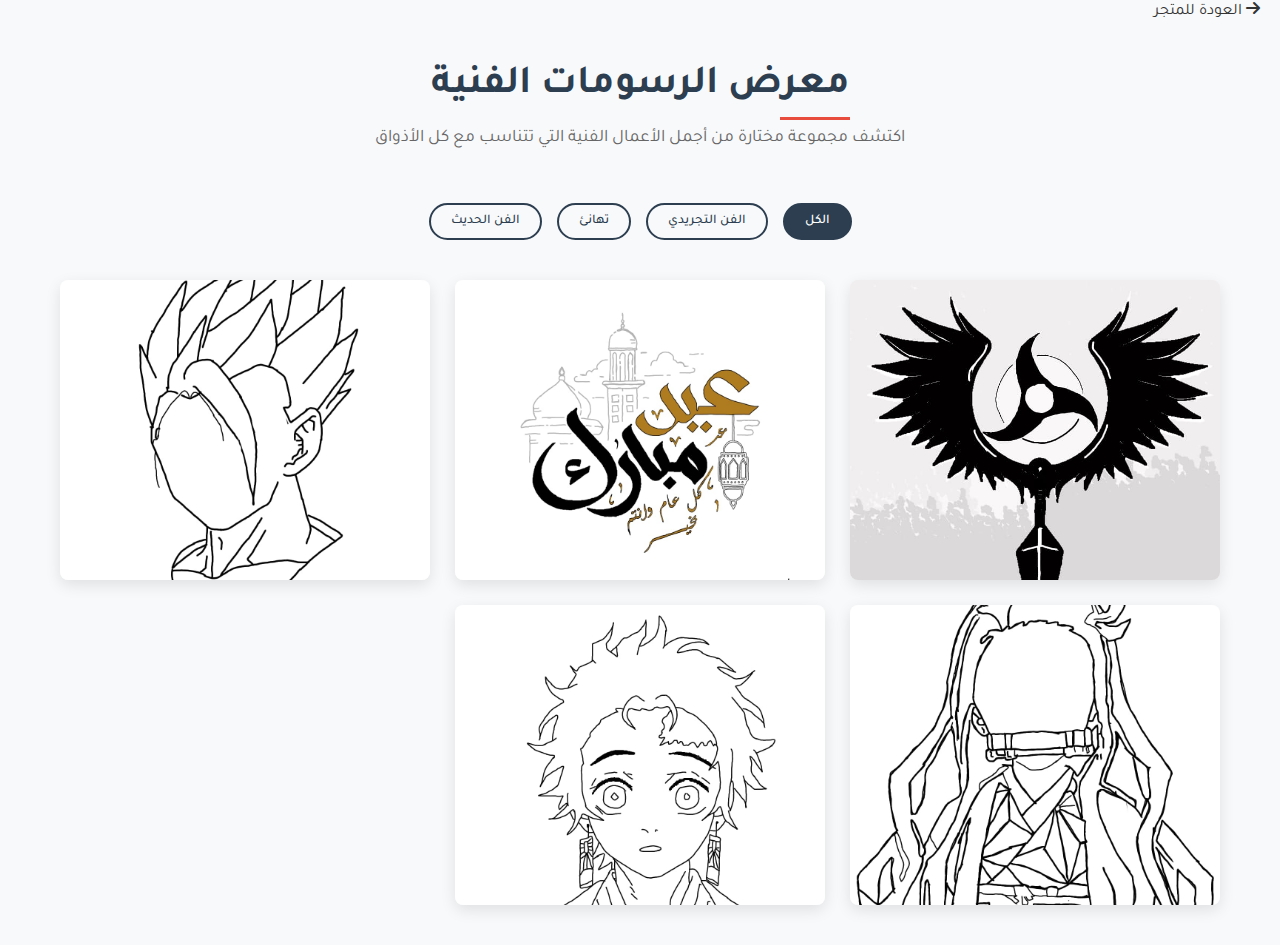
==== art.html @ e361347c "Add files via upload" ====
<!DOCTYPE html>
<html dir="rtl" lang="ar">
<head>
    <meta charset="UTF-8">
    <meta name="viewport" content="width=device-width, initial-scale=1.0">
    <title>معرض الرسومات الفنية</title>
    <link rel="stylesheet" href="https://cdnjs.cloudflare.com/ajax/libs/font-awesome/6.4.0/css/all.min.css">
    <link href="https://fonts.googleapis.com/css2?family=Tajawal:wght@400;500;700&display=swap" rel="stylesheet">
    <style>
        :root {
            --primary-color: #2c3e50;
            --secondary-color: #e74c3c;
            --light-bg: #f8f9fa;
            --dark-text: #333;
            --light-text: #fff;
            --transition: all 0.3s ease;
        }

        * {
            margin: 0;
            padding: 0;
            box-sizing: border-box;
            font-family: 'Tajawal', sans-serif;
        }

        body {
            background-color: var(--light-bg);
            color: var(--dark-text);
        }

        .gallery-container {
            max-width: 1200px;
            margin: 0 auto;
            padding: 40px 20px;
        }

        .gallery-header {
            text-align: center;
            margin-bottom: 50px;
        }

        .gallery-header h1 {
            font-size: 2.5rem;
            color: var(--primary-color);
            margin-bottom: 15px;
            position: relative;
            display: inline-block;
        }

        .gallery-header h1::after {
            content: '';
            position: absolute;
            bottom: -10px;
            right: 0;
            width: 70px;
            height: 3px;
            background-color: var(--secondary-color);
        }

        .gallery-header p {
            font-size: 1.1rem;
            color: #666;
            max-width: 700px;
            margin: 0 auto;
            line-height: 1.6;
        }

        .filter-buttons {
            display: flex;
            justify-content: center;
            flex-wrap: wrap;
            gap: 15px;
            margin-bottom: 40px;
        }

        .filter-btn {
            padding: 8px 20px;
            background: transparent;
            border: 2px solid var(--primary-color);
            color: var(--primary-color);
            border-radius: 30px;
            cursor: pointer;
            font-weight: 500;
            transition: var(--transition);
        }

        .filter-btn.active,
        .filter-btn:hover {
            background: var(--primary-color);
            color: var(--light-text);
        }

        .gallery-grid {
            display: grid;
            grid-template-columns: repeat(auto-fill, minmax(300px, 1fr));
            gap: 25px;
        }

        .artwork-card {
            position: relative;
            border-radius: 8px;
            overflow: hidden;
            box-shadow: 0 5px 15px rgba(0,0,0,0.1);
            transition: var(--transition);
        }

        .artwork-card:hover {
            transform: translateY(-10px);
            box-shadow: 0 15px 30px rgba(0,0,0,0.2);
        }

        .artwork-img {
            width: 100%;
            height: 300px;
            object-fit: cover;
            display: block;
        }

        .artwork-overlay {
            position: absolute;
            bottom: 0;
            left: 0;
            right: 0;
            background: linear-gradient(to top, rgba(0,0,0,0.8), transparent);
            padding: 20px;
            color: var(--light-text);
            opacity: 0;
            transition: var(--transition);
        }

        .artwork-card:hover .artwork-overlay {
            opacity: 1;
        }

        .artwork-title {
            font-size: 1.3rem;
            margin-bottom: 8px;
        }

        .artwork-artist {
            font-size: 0.9rem;
            opacity: 0.8;
            margin-bottom: 10px;
        }

        .artwork-price {
            font-weight: bold;
            color: var(--secondary-color);
            font-size: 1.2rem;
        }

        .artwork-actions {
            display: flex;
            justify-content: space-between;
            margin-top: 15px;
        }

        .action-btn {
            background: var(--secondary-color);
            color: var(--light-text);
            border: none;
            padding: 8px 15px;
            border-radius: 4px;
            cursor: pointer;
            transition: var(--transition);
            display: flex;
            align-items: center;
            gap: 5px;
            text-decoration: none;
            font-size: 0.9rem;
        }

        .action-btn:hover {
            background: #c0392b;
        }

        /* Lightbox Styles */
        .lightbox {
            display: none;
            position: fixed;
            top: 0;
            left: 0;
            width: 100%;
            height: 100%;
            background-color: rgba(0, 0, 0, 0.9);
            z-index: 1000;
            justify-content: center;
            align-items: center;
        }

        .lightbox.active {
            display: flex;
        }

        .lightbox-content {
            position: relative;
            max-width: 90%;
            max-height: 90%;
            background: #fff;
            border-radius: 8px;
            overflow: hidden;
            width: 600px;
        }

        .lightbox-img {
            width: 100%;
            max-height: 400px;
            object-fit: contain;
            display: block;
            background: #f5f5f5;
        }

        .close-btn {
            position: absolute;
            top: 15px;
            right: 15px;
            color: white;
            font-size: 30px;
            cursor: pointer;
            background: rgba(0,0,0,0.5);
            width: 40px;
            height: 40px;
            border-radius: 50%;
            display: flex;
            align-items: center;
            justify-content: center;
            z-index: 10;
        }

        .lightbox-details {
            padding: 20px;
            background: #fff;
            text-align: center;
        }

        .lightbox-details h2 {
            color: var(--primary-color);
            margin-bottom: 10px;
            text-decoration: underline;
        }

        .lightbox-details p {
            margin-bottom: 5px;
        }

        .artist-info {
            color: #192a80;
            font-weight: 700;
            background-color: #6885ef;
            border-radius: 5px;
            border: solid black 2px;
            padding: 5px 10px;
            display: inline-block;
            margin: 5px 0;
        }

        .price-info {
            font-weight: bold;
            font-size: 1.2rem;
            color: var(--secondary-color);
        }

        @media (max-width: 768px) {
            .gallery-grid {
                grid-template-columns: repeat(auto-fill, minmax(250px, 1fr));
            }
            
            .gallery-header h1 {
                font-size: 2rem;
            }

            .lightbox-content {
                width: 90%;
            }
        }

        @media (max-width: 480px) {
            .filter-buttons {
                gap: 10px;
            }
            
            .filter-btn {
                padding: 6px 15px;
                font-size: 0.9rem;
            }

            .artwork-actions {
                flex-direction: column;
                gap: 10px;
            }

            .action-btn {
                justify-content: center;
            }
        }

        .back-btn {
            color: var(--primary-blue);
            text-decoration: none;
            font-size: 16px;
            margin: 20px;
            margin-top: 20px;
        }
    </style>
</head>
<body>

    <a href="index.html" class="back-btn">
        <i class="fas fa-arrow-right"></i> العودة للمتجر
    </a>
    <div class="gallery-container">
        <div class="gallery-header">
            <h1>معرض الرسومات الفنية</h1>
            <p>اكتشف مجموعة مختارة من أجمل الأعمال الفنية التي تتناسب مع كل الأذواق</p>
        </div>

        <div class="filter-buttons">
            <button class="filter-btn active" data-filter="all">الكل</button>
            <button class="filter-btn" data-filter="abstract">الفن التجريدي</button>
            <button class="filter-btn" data-filter="congs">تهانئ</button>
            <button class="filter-btn" data-filter="modern">الفن الحديث</button>
        </div>

        <div class="gallery-grid">
            <!-- رسمة 1 -->
            <div class="artwork-card" data-category="modern">
                <img src="ART/black.jpg" alt="رسمة أنمي" class="artwork-img">
                <div class="artwork-overlay">
                    <h3 class="artwork-title">انمي</h3>
                    <p class="artwork-artist">الفنان: عمر محمود</p>
                    <p class="artwork-price">5 د.ا</p>
                    <div class="artwork-actions">
                        <button class="action-btn view-btn" data-img="ART/black.jpg" data-title="انمي" data-artist="عمر محمود" data-price="5 د.ا">
                            <i class="fas fa-expand"></i> عرض
                        </button>
                        <a href="contact.html" class="action-btn">
                            <i class="fas fa-shopping-cart"></i> شراء
                        </a>
                    </div>
                </div>
            </div>

            <!-- رسمة 2 -->
            <div class="artwork-card" data-category="congs">
                <img src="ART/eid.jpg" alt="تهنئة بالعيد" class="artwork-img">
                <div class="artwork-overlay">
                    <h3 class="artwork-title">تهنئة بالعيد</h3>
                    <p class="artwork-artist">الفنان: عمر محمود</p>
                    <p class="artwork-price">5 د.ا</p>
                    <div class="artwork-actions">
                        <button class="action-btn view-btn" data-img="ART/eid.jpg" data-title="تهنئة بالعيد" data-artist="عمر محمود" data-price="5 د.ا">
                            <i class="fas fa-expand"></i> عرض
                        </button>
                        <a href="contact.html" class="action-btn">
                            <i class="fas fa-shopping-cart"></i> شراء
                        </a>
                    </div>
                </div>
            </div>

            <!-- رسمة 3 -->
            <div class="artwork-card" data-category="abstract">
                <img src="ART/gohan.jpg" alt="رسمة أنمي" class="artwork-img">
                <div class="artwork-overlay">
                    <h3 class="artwork-title">صورة أنمي</h3>
                    <p class="artwork-artist">الفنان: عمر محمود</p>
                    <p class="artwork-price">5 د.ا</p>
                    <div class="artwork-actions">
                        <button class="action-btn view-btn" data-img="ART/gohan.jpg" data-title="صورة أنمي" data-artist="عمر محمود" data-price="5 د.ا">
                            <i class="fas fa-expand"></i> عرض
                        </button>
                        <a href="contact.html" class="action-btn">
                            <i class="fas fa-shopping-cart"></i> شراء
                        </a>
                    </div>
                </div>
            </div>

            <!-- رسمة 4 -->
            <div class="artwork-card" data-category="abstract">
                <img src="ART/nezoko.jpg" alt="رسمة أنمي" class="artwork-img">
                <div class="artwork-overlay">
                    <h3 class="artwork-title">صورة أنمي</h3>
                    <p class="artwork-artist">الفنان: عمر محمود</p>
                    <p class="artwork-price">5 د.ا</p>
                    <div class="artwork-actions">
                        <button class="action-btn view-btn" data-img="ART/nezoko.jpg" data-title="صورة أنمي" data-artist="عمر محمود" data-price="5 د.ا">
                            <i class="fas fa-expand"></i> عرض
                        </button>
                        <a href="contact.html" class="action-btn">
                            <i class="fas fa-shopping-cart"></i> شراء
                        </a>
                    </div>
                </div>
            </div>

            <!-- رسمة 5 -->
            <div class="artwork-card" data-category="abstract">
                <img src="ART/tanjiro.jpg" alt="رسمة أنمي" class="artwork-img">
                <div class="artwork-overlay">
                    <h3 class="artwork-title">صورة أنمي</h3>
                    <p class="artwork-artist">الفنان: عمر محمود</p>
                    <p class="artwork-price">5 د.ا</p>
                    <div class="artwork-actions">
                        <button class="action-btn view-btn" data-img="ART/tanjiro.jpg" data-title="صورة أنمي" data-artist="عمر محمود" data-price="5 د.ا">
                            <i class="fas fa-expand"></i> عرض
                        </button>
                        <a href="contact.html" class="action-btn">
                            <i class="fas fa-shopping-cart"></i> شراء
                        </a>
                    </div>
                </div>
            </div>
        </div>
    </div>

    <!-- Lightbox -->
    <div class="lightbox" id="lightbox">
        <div class="lightbox-content">
            <span class="close-btn" id="close-btn">&times;</span>
            <img src="" alt="" class="lightbox-img" id="lightbox-img">
            <div class="lightbox-details">
                <h2 id="lightbox-title"></h2>
                <p class="artist-info" id="lightbox-artist"></p>
                <p class="price-info" id="lightbox-price"></p>
            </div>
        </div>
    </div>

    <script>
        document.addEventListener('DOMContentLoaded', function() {
            // تصفية الأعمال الفنية
            const filterButtons = document.querySelectorAll('.filter-btn');
            const artworkCards = document.querySelectorAll('.artwork-card');

            filterButtons.forEach(button => {
                button.addEventListener('click', () => {
                    // إزالة النشط من جميع الأزرار
                    filterButtons.forEach(btn => btn.classList.remove('active'));
                    // إضافة النشط للزر المحدد
                    button.classList.add('active');

                    const filterValue = button.getAttribute('data-filter');

                    artworkCards.forEach(card => {
                        if (filterValue === 'all' || card.getAttribute('data-category') === filterValue) {
                            card.style.display = 'block';
                        } else {
                            card.style.display = 'none';
                        }
                    });
                });
            });

            // Lightbox
            const lightbox = document.getElementById('lightbox');
            const lightboxImg = document.getElementById('lightbox-img');
            const lightboxTitle = document.getElementById('lightbox-title');
            const lightboxArtist = document.getElementById('lightbox-artist');
            const lightboxPrice = document.getElementById('lightbox-price');
            const closeBtn = document.getElementById('close-btn');
            const viewButtons = document.querySelectorAll('.view-btn');

            viewButtons.forEach(button => {
                button.addEventListener('click', () => {
                    const imgSrc = button.getAttribute('data-img');
                    const title = button.getAttribute('data-title');
                    const artist = button.getAttribute('data-artist');
                    const price = button.getAttribute('data-price');

                    lightboxImg.src = imgSrc;
                    lightboxTitle.textContent = title;
                    lightboxArtist.textContent = `الفنان: ${artist}`;
                    lightboxPrice.textContent = `السعر: ${price}`;

                    lightbox.classList.add('active');
                    document.body.style.overflow = 'hidden';
                });
            });

            closeBtn.addEventListener('click', () => {
                lightbox.classList.remove('active');
                document.body.style.overflow = 'auto';
            });

            lightbox.addEventListener('click', (e) => {
                if (e.target === lightbox) {
                    lightbox.classList.remove('active');
                    document.body.style.overflow = 'auto';
                }
            });
        });
    </script>
</body>
</html>
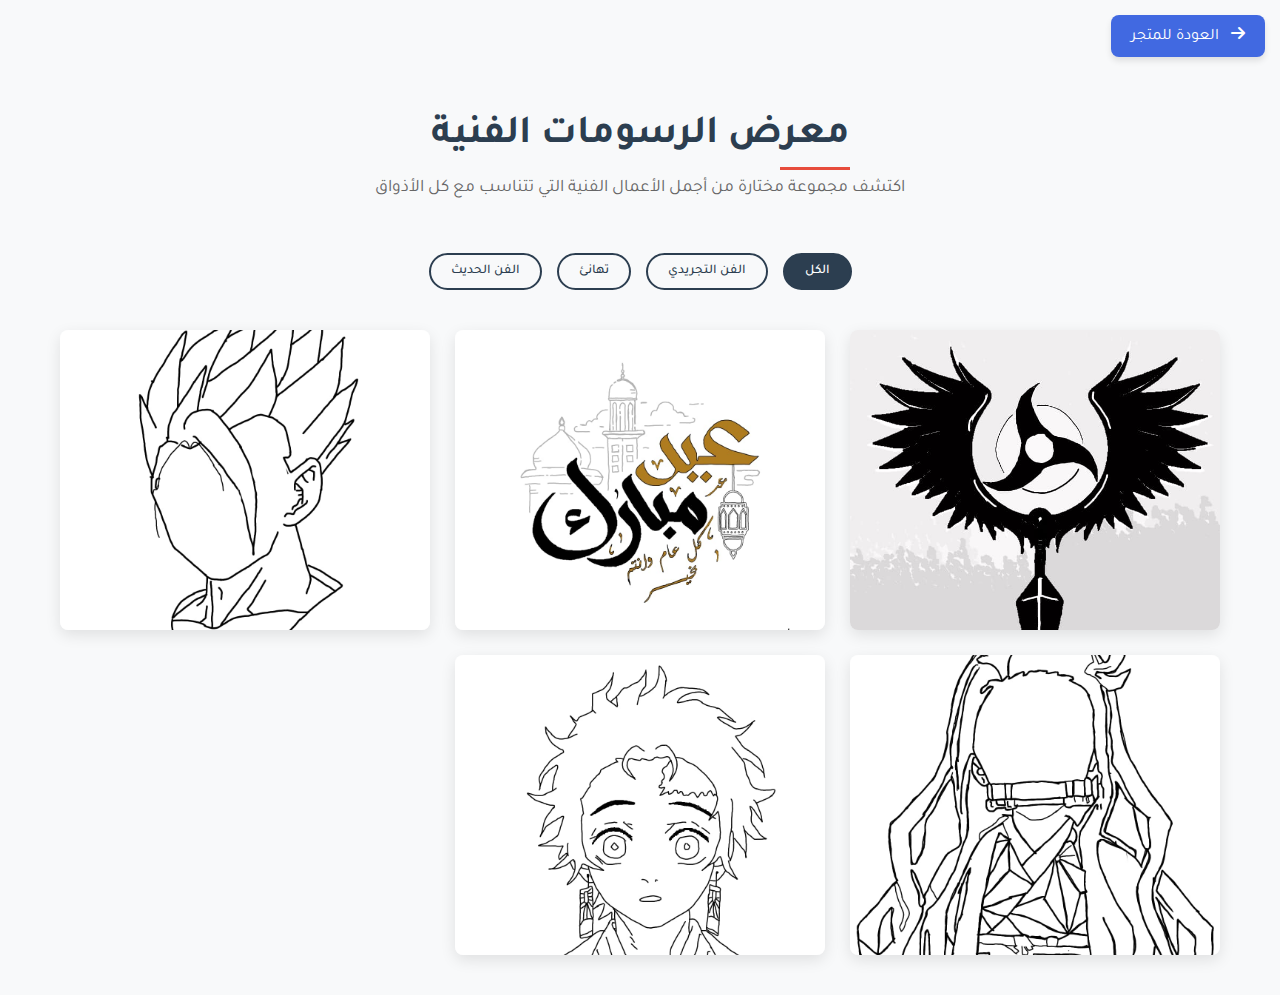
==== commit fdb65681: "Add files via upload" ====
--- a/art.html
+++ b/art.html
@@ -295,13 +295,38 @@
         }
 
         .back-btn {
-            color: var(--primary-blue);
-            text-decoration: none;
-            font-size: 16px;
-            margin: 20px;
-            margin-top: 20px;
-        }
+    display: inline-block;
+    background-color: #4169E1; /* Royal Blue */
+    color: white;
+    padding: 10px 20px;
+    text-decoration: none;
+    font-size: 16px;
+    border-radius: 8px;
+    margin: 15px;
+    direction: rtl;
+    transition: background-color 0.3s ease, transform 0.3s ease;
+    box-shadow: 0 4px 6px rgba(0, 0, 0, 0.1);
+}
+
+.back-btn i {
+    margin-left: 8px;
+    transition: transform 0.3s ease;
+}
+
+.back-btn:hover {
+    background-color: #365acd; /* أزرق أغمق عند التحويم */
+    transform: translateY(-3px);
+}
+
+.back-btn:hover i {
+    transform: translateX(-5px); /* حركة بسيطة للسهم */
+}
+
+
     </style>
+
+<link rel="stylesheet" href="https://cdnjs.cloudflare.com/ajax/libs/font-awesome/6.5.0/css/all.min.css">
+
 </head>
 <body>
 
